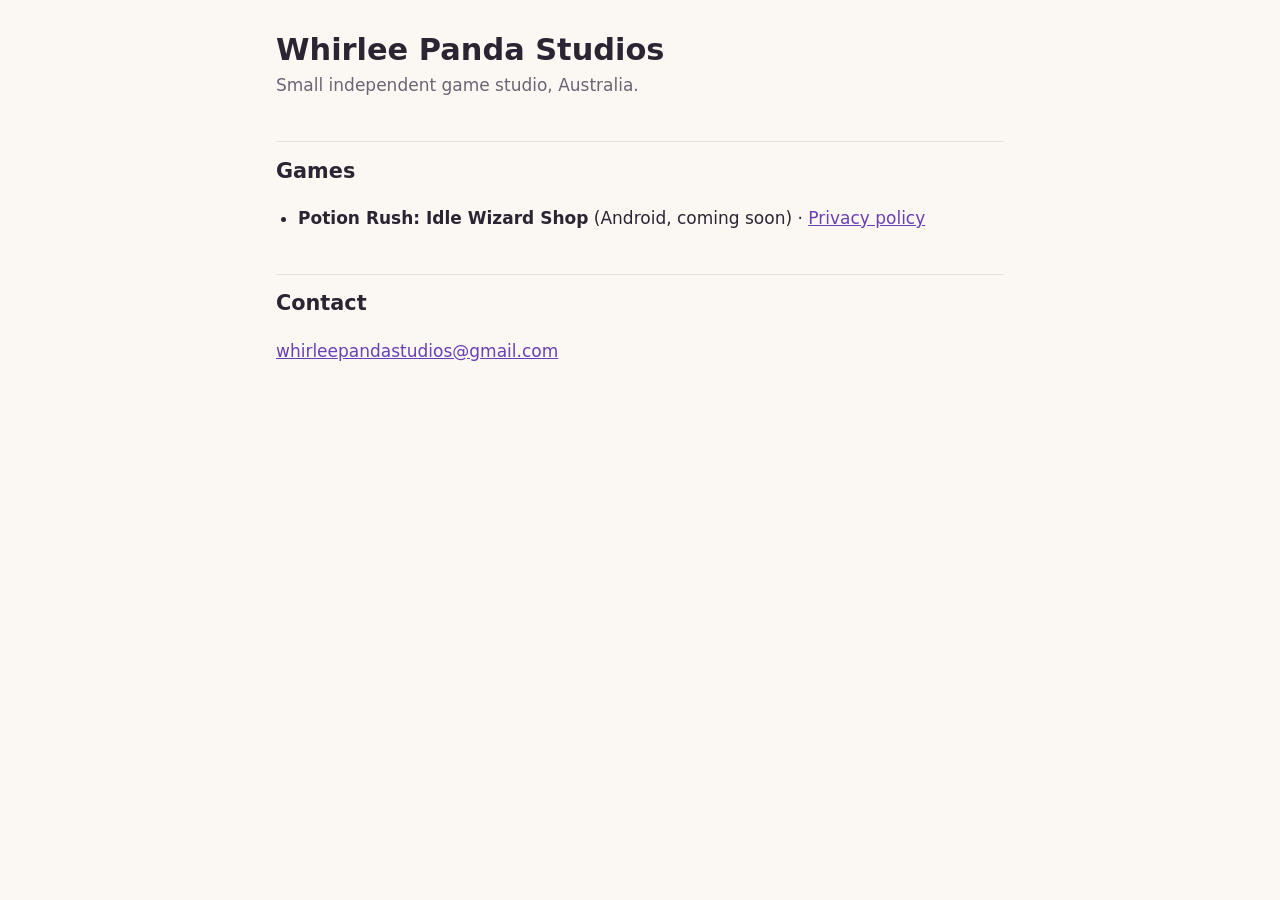
==== index.html @ 28b784ca "Studio site and Potion Rush privacy policy" ====
<!doctype html>
<html lang="en">
<head>
<meta charset="utf-8">
<meta name="viewport" content="width=device-width, initial-scale=1">
<title>Whirlee Panda Studios</title>
<link rel="stylesheet" href="/style.css">
</head>
<body>
<main>
<h1>Whirlee Panda Studios</h1>
<p class="meta">Small independent game studio, Australia.</p>
<h2>Games</h2>
<ul>
<li><strong>Potion Rush: Idle Wizard Shop</strong> (Android, coming soon) · <a href="/potion-rush/privacy/">Privacy policy</a></li>
</ul>
<h2>Contact</h2>
<p><a href="mailto:whirleepandastudios@gmail.com">whirleepandastudios@gmail.com</a></p>
</main>
</body>
</html>
---- style.css ----
:root { --bg: #fbf8f3; --fg: #2b2433; --muted: #6b6475; --accent: #6a3fb5; --line: #e6dfd3; }
@media (prefers-color-scheme: dark) { :root { --bg: #1d1a22; --fg: #ece8f2; --muted: #a9a2b5; --accent: #b99cf0; --line: #3a3443; } }
* { box-sizing: border-box; }
body { margin: 0; background: var(--bg); color: var(--fg); font: 17px/1.6 system-ui, -apple-system, "Segoe UI", Roboto, sans-serif; }
main { max-width: 760px; margin: 0 auto; padding: 32px 16px 64px; }
h1 { font-size: 1.9rem; line-height: 1.2; margin: 0 0 4px; }
h2 { font-size: 1.3rem; margin: 2em 0 .4em; padding-top: .6em; border-top: 1px solid var(--line); }
h3 { font-size: 1.05rem; margin: 1.4em 0 .3em; }
a { color: var(--accent); overflow-wrap: anywhere; }
.meta { color: var(--muted); margin: 0 0 1.5em; }
ul { padding-left: 1.3em; }
li { margin: .25em 0; }
footer { margin-top: 3em; color: var(--muted); font-size: .9rem; }
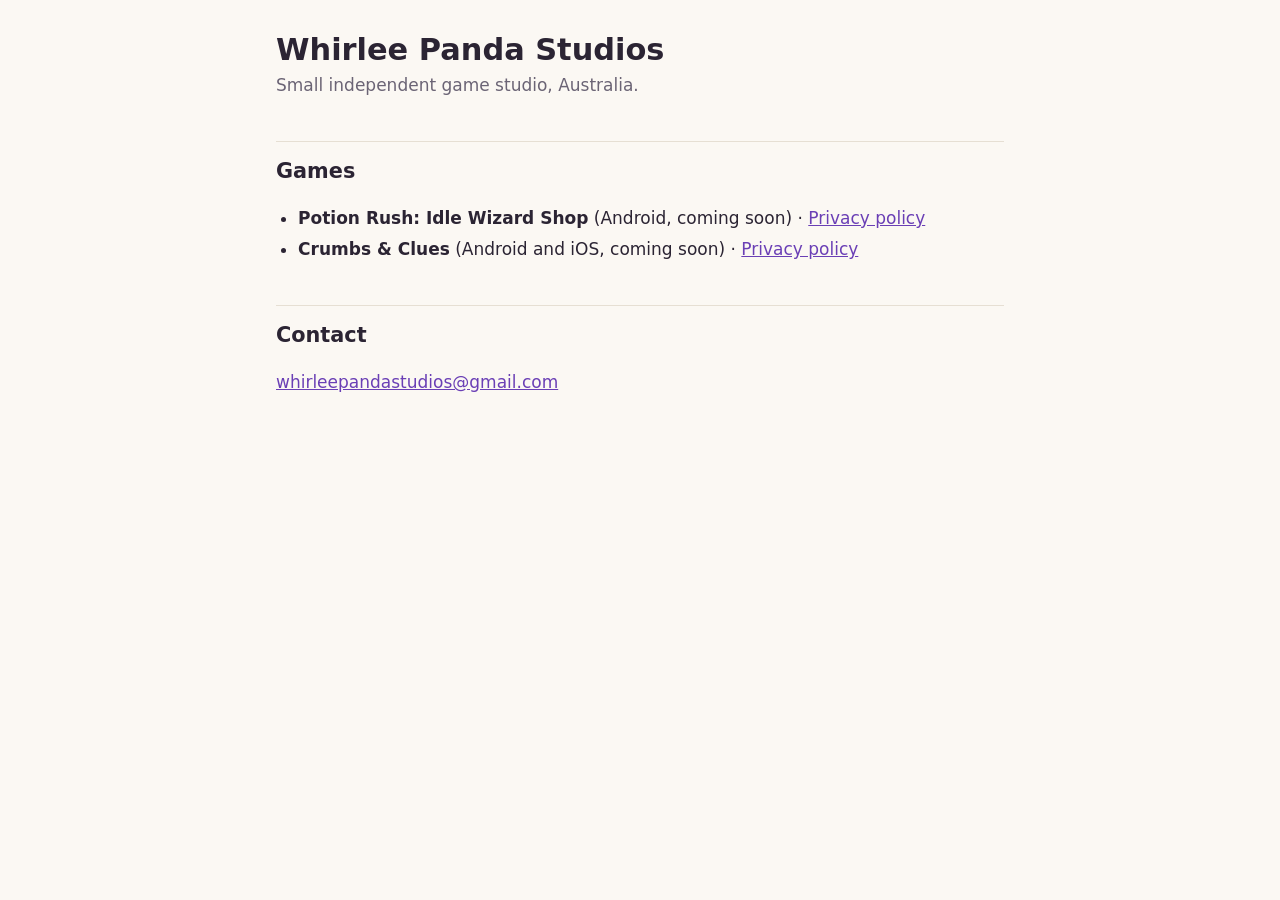
==== commit e4dc478c: "Crumbs & Clues privacy policy and games list entry" ====
--- a/index.html
+++ b/index.html
@@ -13,6 +13,7 @@
 <h2>Games</h2>
 <ul>
 <li><strong>Potion Rush: Idle Wizard Shop</strong> (Android, coming soon) · <a href="/potion-rush/privacy/">Privacy policy</a></li>
+<li><strong>Crumbs &amp; Clues</strong> (Android and iOS, coming soon) · <a href="/crumbs-and-clues/privacy/">Privacy policy</a></li>
 </ul>
 <h2>Contact</h2>
 <p><a href="mailto:whirleepandastudios@gmail.com">whirleepandastudios@gmail.com</a></p>
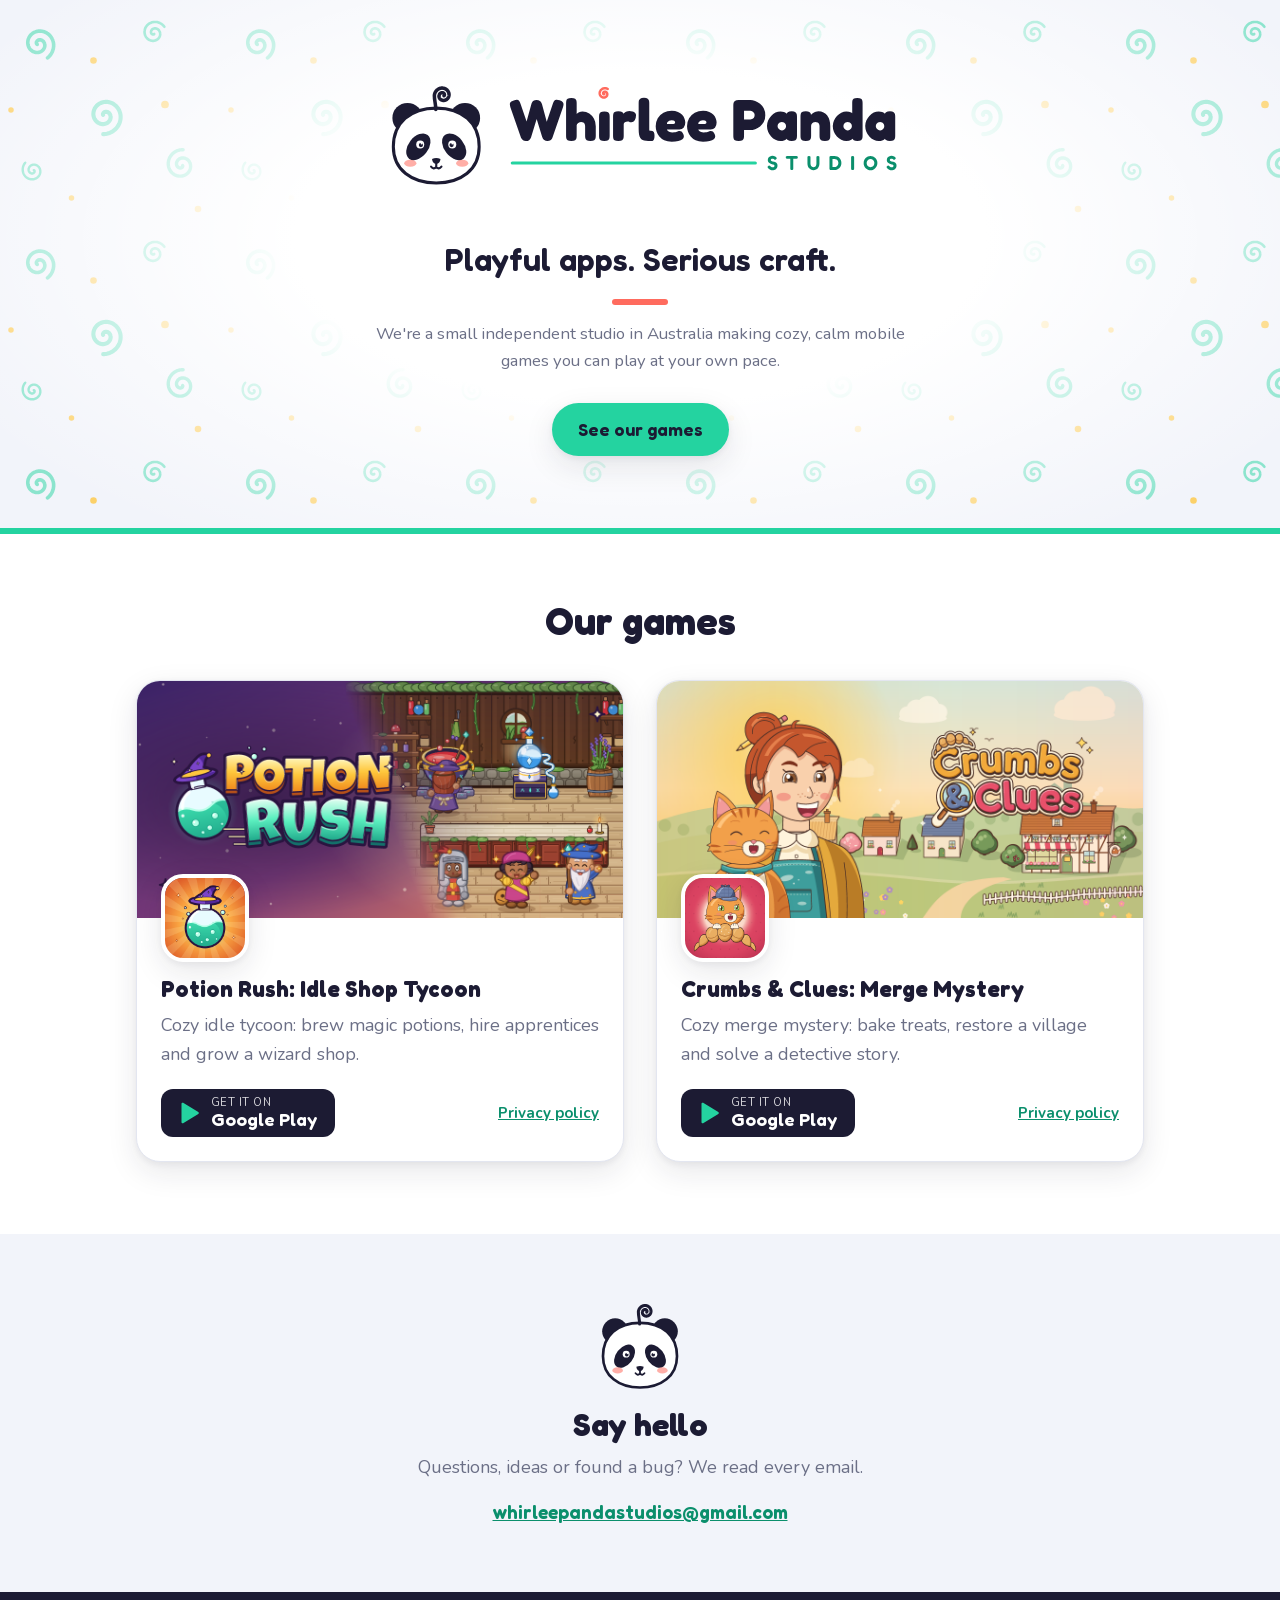
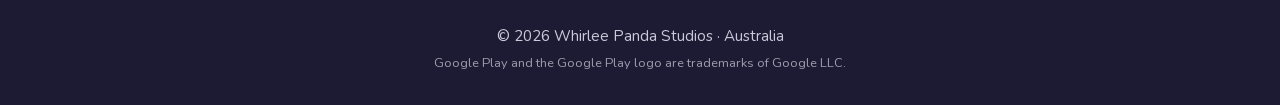
==== commit 595bd83f: "Home page: new design from the brand kit, with Google Play links for Potion Rush and Crumbs & Clues" ====
--- a/index.html
+++ b/index.html
@@ -4,19 +4,87 @@
 <meta charset="utf-8">
 <meta name="viewport" content="width=device-width, initial-scale=1">
 <title>Whirlee Panda Studios</title>
-<link rel="stylesheet" href="/style.css">
+<meta name="description" content="Whirlee Panda Studios is a small independent game studio in Australia, making cozy mobile games: Potion Rush and Crumbs & Clues.">
+<meta name="theme-color" content="#24D3A0">
+<link rel="icon" href="/assets/favicon.ico" sizes="any">
+<link rel="icon" href="/assets/favicon.svg" type="image/svg+xml">
+<link rel="apple-touch-icon" href="/assets/apple-touch-icon-180.png">
+<meta property="og:type" content="website">
+<meta property="og:title" content="Whirlee Panda Studios">
+<meta property="og:description" content="Playful apps. Serious craft. Cozy mobile games from a small studio in Australia.">
+<meta property="og:url" content="https://whirleepandastudios.github.io/">
+<meta property="og:image" content="https://whirleepandastudios.github.io/assets/og-image.png">
+<meta name="twitter:card" content="summary_large_image">
+<link rel="stylesheet" href="/home.css">
 </head>
 <body>
+<header class="hero">
+  <div class="wrap">
+    <picture>
+      <source srcset="/assets/logo-reversed.svg" media="(prefers-color-scheme: dark)">
+      <img class="logo" src="/assets/logo.svg" alt="Whirlee Panda Studios" width="956" height="270">
+    </picture>
+    <p class="tagline">Playful apps. Serious craft.</p>
+    <p class="intro">We're a small independent studio in Australia making cozy, calm mobile games you can play at your own pace.</p>
+    <a class="scroll-link" href="#games">See our games</a>
+  </div>
+</header>
+
 <main>
-<h1>Whirlee Panda Studios</h1>
-<p class="meta">Small independent game studio, Australia.</p>
-<h2>Games</h2>
-<ul>
-<li><strong>Potion Rush: Idle Wizard Shop</strong> (Android, coming soon) · <a href="/potion-rush/privacy/">Privacy policy</a></li>
-<li><strong>Crumbs &amp; Clues</strong> (Android and iOS, coming soon) · <a href="/crumbs-and-clues/privacy/">Privacy policy</a></li>
-</ul>
-<h2>Contact</h2>
-<p><a href="mailto:whirleepandastudios@gmail.com">whirleepandastudios@gmail.com</a></p>
+  <section id="games" class="wrap">
+    <h2>Our games</h2>
+    <div class="games">
+
+      <article class="game game--potion">
+        <img class="feature" src="/assets/games/potion-rush-feature.png" alt="Potion Rush: a bubbling cauldron, a glowing potion and the wizard shop's cheerful customers" width="1024" height="500" loading="lazy">
+        <div class="game-body">
+          <img class="icon" src="/assets/games/potion-rush-icon.png" alt="" width="512" height="512" loading="lazy">
+          <h3>Potion Rush: Idle Shop Tycoon</h3>
+          <p>Cozy idle tycoon: brew magic potions, hire apprentices and grow a wizard shop.</p>
+          <div class="actions">
+            <a class="play-btn" href="https://play.google.com/store/apps/details?id=com.whirleepandastudios.potionrush&amp;utm_source=studio_site&amp;utm_medium=website&amp;utm_campaign=home">
+              <svg viewBox="0 0 24 24" aria-hidden="true"><path d="M6 3.5v17a1 1 0 0 0 1.5.86l14-8.5a1 1 0 0 0 0-1.72l-14-8.5A1 1 0 0 0 6 3.5Z"/></svg>
+              <span><small>Get it on</small>Google Play</span>
+            </a>
+            <a class="small-link" href="/potion-rush/privacy/">Privacy policy</a>
+          </div>
+        </div>
+      </article>
+
+      <article class="game game--crumbs">
+        <img class="feature" src="/assets/games/crumbs-clues-feature.png" alt="Crumbs &amp; Clues: Poppy and Biscuit the cat in front of the village of Hollyhock Hollow" width="1024" height="500" loading="lazy">
+        <div class="game-body">
+          <img class="icon" src="/assets/games/crumbs-clues-icon.png" alt="" width="512" height="512" loading="lazy">
+          <h3>Crumbs &amp; Clues: Merge Mystery</h3>
+          <p>Cozy merge mystery: bake treats, restore a village and solve a detective story.</p>
+          <div class="actions">
+            <a class="play-btn" href="https://play.google.com/store/apps/details?id=com.whirleepandastudios.crumbsclues&amp;utm_source=studio_site&amp;utm_medium=website&amp;utm_campaign=home">
+              <svg viewBox="0 0 24 24" aria-hidden="true"><path d="M6 3.5v17a1 1 0 0 0 1.5.86l14-8.5a1 1 0 0 0 0-1.72l-14-8.5A1 1 0 0 0 6 3.5Z"/></svg>
+              <span><small>Get it on</small>Google Play</span>
+            </a>
+            <a class="small-link" href="/crumbs-and-clues/privacy/">Privacy policy</a>
+          </div>
+        </div>
+      </article>
+
+    </div>
+  </section>
+
+  <section class="contact">
+    <div class="wrap">
+      <img class="mark" src="/assets/mark.svg" alt="" width="120" height="120" loading="lazy">
+      <h2>Say hello</h2>
+      <p>Questions, ideas or found a bug? We read every email.</p>
+      <a class="mail" href="mailto:whirleepandastudios@gmail.com">whirleepandastudios@gmail.com</a>
+    </div>
+  </section>
 </main>
+
+<footer>
+  <div class="wrap">
+    <p>&copy; 2026 Whirlee Panda Studios &middot; Australia</p>
+    <p class="fine">Google Play and the Google Play logo are trademarks of Google LLC.</p>
+  </div>
+</footer>
 </body>
 </html>
--- a/home.css
+++ b/home.css
@@ -0,0 +1,121 @@
+/* Whirlee Panda Studios home page. Colours and fonts from the brand kit (C:\dev\whirleepanda-brand). */
+@font-face { font-family: "Fredoka"; font-weight: 600; font-display: swap; src: url("/assets/fonts/Fredoka-600.ttf") format("truetype"); }
+@font-face { font-family: "Fredoka"; font-weight: 700; font-display: swap; src: url("/assets/fonts/Fredoka-700.ttf") format("truetype"); }
+@font-face { font-family: "Nunito"; font-weight: 400; font-display: swap; src: url("/assets/fonts/Nunito-400.ttf") format("truetype"); }
+@font-face { font-family: "Nunito"; font-weight: 700; font-display: swap; src: url("/assets/fonts/Nunito-700.ttf") format("truetype"); }
+
+:root {
+  --mint: #24D3A0;
+  --ink: #1C1B33;
+  --white: #FFFFFF;
+  --deep: #0B8F6C;
+  --coral: #FF6B5E;
+  --sun: #FFC845;
+  --mist: #F2F4FA;
+  --slate: #6B6F86;
+
+  --bg: var(--white);
+  --surface: var(--white);
+  --text: var(--ink);
+  --muted: var(--slate);
+  --link: var(--deep);
+  --line: #E3E6F0;
+  --hero-pattern: url("/assets/swirl-mist.svg");
+  --shadow: 0 10px 30px rgba(28, 27, 51, .10), 0 2px 6px rgba(28, 27, 51, .06);
+  --radius: 16px;
+  --display: "Fredoka", system-ui, -apple-system, "Segoe UI", Roboto, sans-serif;
+  --body: "Nunito", system-ui, -apple-system, "Segoe UI", Roboto, sans-serif;
+}
+@media (prefers-color-scheme: dark) {
+  :root {
+    --bg: #15142A;
+    --surface: #222140;
+    --text: #F2F4FA;
+    --muted: #B4B7CB;
+    --link: var(--mint);
+    --line: #34335A;
+    --hero-pattern: url("/assets/swirl-ink.svg");
+    --shadow: 0 10px 30px rgba(0, 0, 0, .35);
+  }
+}
+
+* { box-sizing: border-box; }
+html { scroll-behavior: smooth; }
+body { margin: 0; background: var(--bg); color: var(--text); font: 400 18px/1.6 var(--body); -webkit-font-smoothing: antialiased; }
+img { max-width: 100%; height: auto; display: block; }
+a { color: var(--link); }
+.wrap { max-width: 1040px; margin: 0 auto; padding: 0 16px; }
+h2, h3 { font-family: var(--display); font-weight: 700; line-height: 1.2; margin: 0; }
+
+/* Hero */
+.hero {
+  background:
+    radial-gradient(ellipse 60% 70% at 50% 45%, var(--bg) 45%, transparent 100%),
+    var(--hero-pattern) 0 0 / 220px repeat;
+  text-align: center;
+  padding: 56px 0 72px;
+  position: relative;
+  border-bottom: 6px solid var(--mint);
+}
+.hero .logo { width: min(560px, 100%); margin: 0 auto; }
+.tagline { font-family: var(--display); font-weight: 600; font-size: clamp(1.4rem, 4vw, 2rem); margin: 20px 0 8px; }
+.tagline::after { content: ""; display: block; width: 56px; height: 6px; border-radius: 3px; background: var(--coral); margin: 14px auto 0; }
+.intro { max-width: 34em; margin: 16px auto 28px; color: var(--muted); font-size: 1.05rem; }
+.scroll-link {
+  display: inline-block; font-family: var(--display); font-weight: 600; text-decoration: none;
+  color: var(--ink); background: var(--mint); padding: 12px 26px; border-radius: 999px; box-shadow: var(--shadow);
+  transition: transform .15s ease;
+}
+.scroll-link:hover { transform: translateY(-2px); }
+
+/* Games */
+#games { padding: 64px 16px 72px; }
+#games > h2 { font-size: clamp(1.8rem, 5vw, 2.4rem); text-align: center; margin-bottom: 36px; }
+.games { display: grid; gap: 32px; grid-template-columns: repeat(auto-fit, minmax(300px, 1fr)); }
+.game {
+  background: var(--surface); border-radius: 24px; overflow: hidden; box-shadow: var(--shadow);
+  border: 1px solid var(--line); display: flex; flex-direction: column;
+  transition: transform .2s ease, box-shadow .2s ease;
+}
+.game:hover { transform: translateY(-4px); }
+.feature { width: 100%; aspect-ratio: 1024 / 500; object-fit: cover; }
+.game-body { padding: 0 24px 24px; position: relative; display: flex; flex-direction: column; flex: 1; }
+.icon {
+  width: 88px; height: 88px; border-radius: 22px; margin-top: -44px; margin-bottom: 14px;
+  border: 4px solid var(--surface); box-shadow: var(--shadow); background: var(--surface);
+}
+.game h3 { font-size: 1.4rem; }
+.game p { color: var(--muted); margin: 8px 0 20px; }
+.actions { margin-top: auto; display: flex; align-items: center; justify-content: space-between; gap: 12px; flex-wrap: wrap; }
+.play-btn {
+  display: inline-flex; align-items: center; gap: 10px; text-decoration: none;
+  background: var(--ink); color: var(--white); padding: 8px 18px 8px 14px; border-radius: 12px;
+  font-family: var(--display); font-weight: 600; font-size: 1.15rem; line-height: 1.1;
+  transition: background .15s ease, transform .15s ease;
+}
+.play-btn svg { width: 26px; height: 26px; fill: var(--mint); flex: none; }
+.play-btn small { display: block; font-family: var(--body); font-weight: 400; font-size: .7rem; letter-spacing: .04em; text-transform: uppercase; opacity: .85; }
+.play-btn:hover { transform: translateY(-2px); }
+@media (prefers-color-scheme: dark) { .play-btn { background: var(--mint); color: var(--ink); } .play-btn svg { fill: var(--ink); } }
+.small-link { font-size: .95rem; font-weight: 700; }
+
+/* Contact */
+.contact { background: var(--mist); text-align: center; padding: 64px 0; }
+@media (prefers-color-scheme: dark) { .contact { background: var(--surface); } }
+.contact .mark { width: 96px; margin: 0 auto 12px; }
+.contact h2 { font-size: 2rem; }
+.contact p { color: var(--muted); margin: 8px 0 16px; }
+.mail { font-family: var(--display); font-weight: 600; font-size: 1.2rem; overflow-wrap: anywhere; }
+
+/* Footer */
+footer { background: var(--ink); color: #C9CBDA; text-align: center; padding: 28px 0; font-size: .95rem; }
+footer p { margin: 4px 0; }
+footer .fine { font-size: .8rem; opacity: .75; }
+
+@media (max-width: 480px) {
+  body { font-size: 17px; }
+  .hero { padding: 40px 0 56px; }
+  .game-body { padding: 0 18px 20px; }
+  .actions { flex-direction: column; align-items: flex-start; }
+}
+@media (prefers-reduced-motion: reduce) { * { transition: none !important; scroll-behavior: auto !important; } }
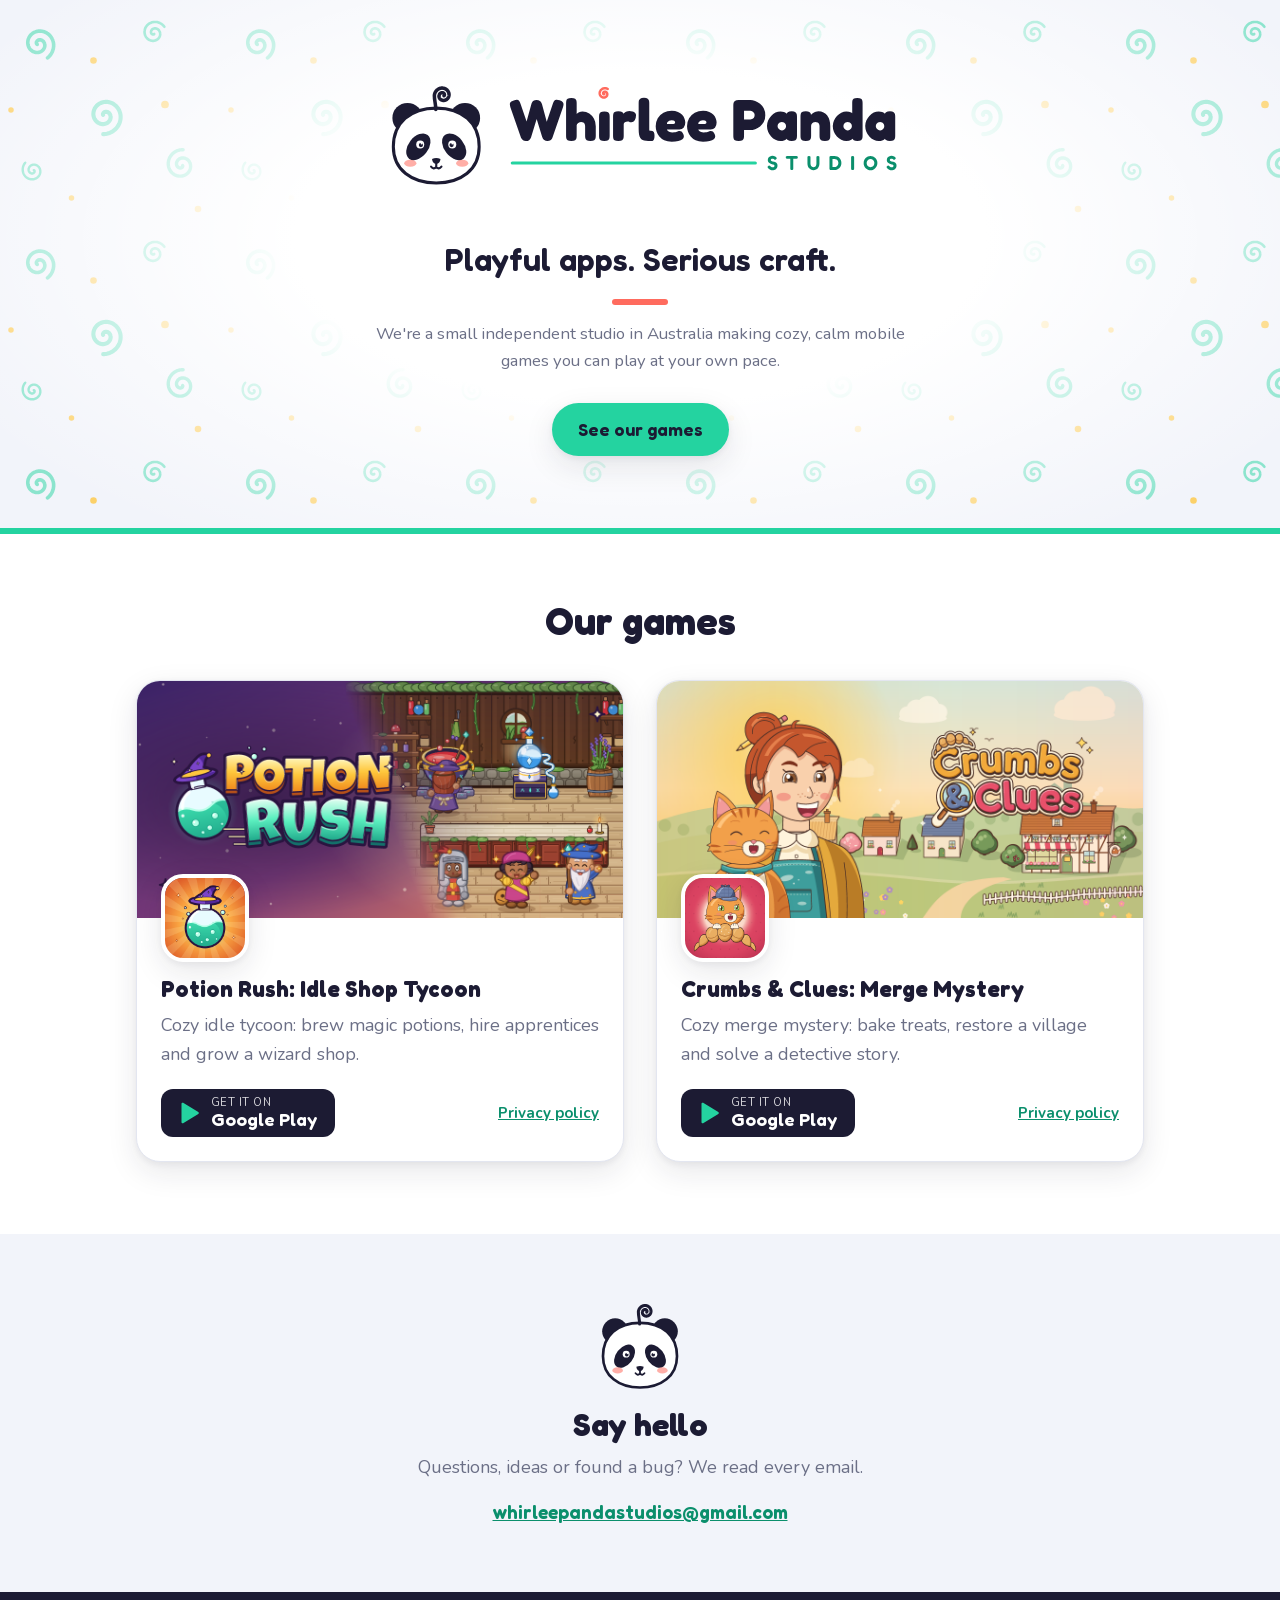
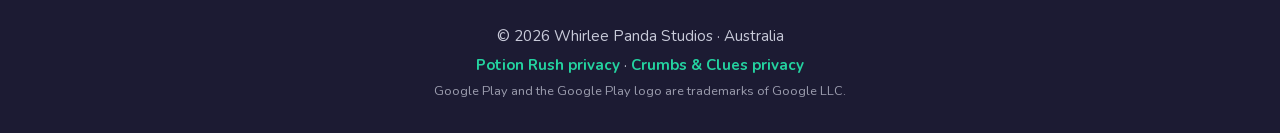
==== commit 3c9d0621: "Home page: privacy policy links in the footer" ====
--- a/index.html
+++ b/index.html
@@ -83,6 +83,7 @@
 <footer>
   <div class="wrap">
     <p>&copy; 2026 Whirlee Panda Studios &middot; Australia</p>
+    <p class="legal"><a href="/potion-rush/privacy/">Potion Rush privacy</a> &middot; <a href="/crumbs-and-clues/privacy/">Crumbs &amp; Clues privacy</a></p>
     <p class="fine">Google Play and the Google Play logo are trademarks of Google LLC.</p>
   </div>
 </footer>
--- a/home.css
+++ b/home.css
@@ -110,6 +110,8 @@
 /* Footer */
 footer { background: var(--ink); color: #C9CBDA; text-align: center; padding: 28px 0; font-size: .95rem; }
 footer p { margin: 4px 0; }
+footer .legal a { color: var(--mint); font-weight: 700; text-decoration: none; }
+footer .legal a:hover { text-decoration: underline; }
 footer .fine { font-size: .8rem; opacity: .75; }
 
 @media (max-width: 480px) {
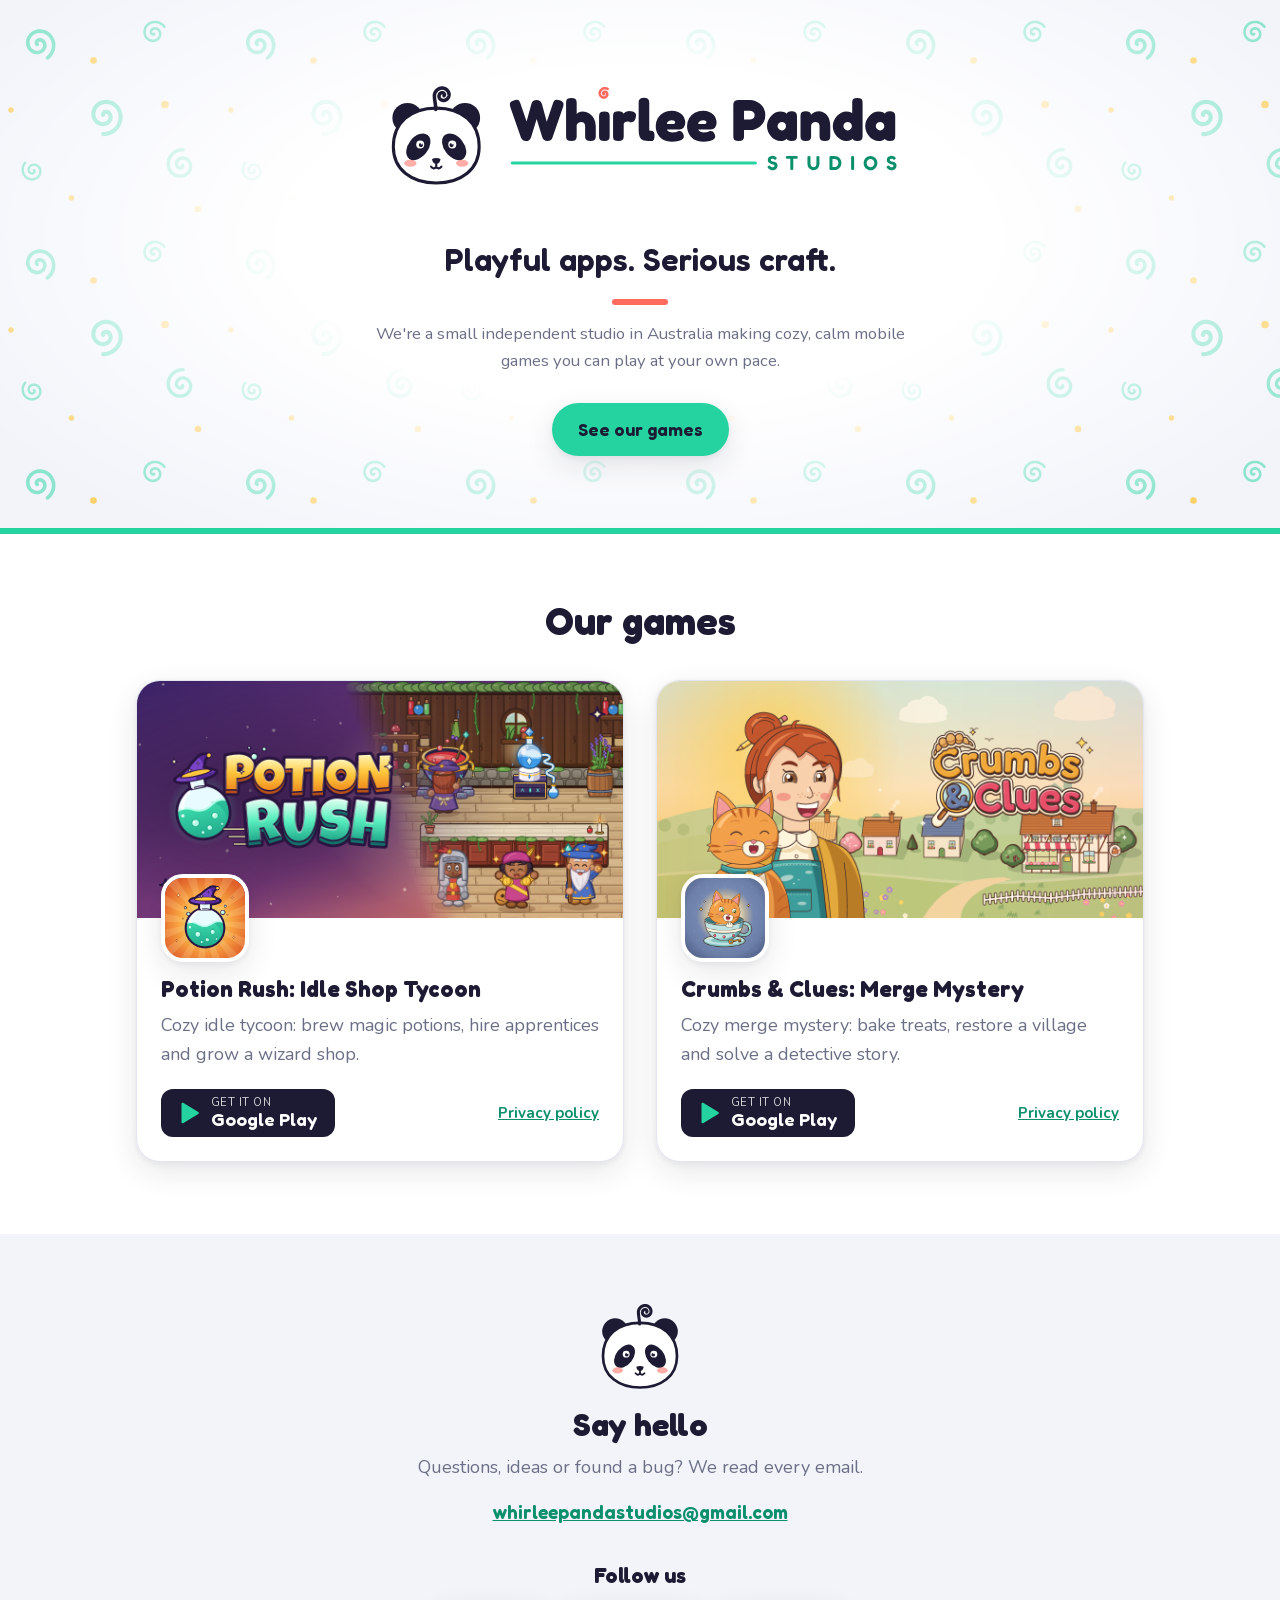
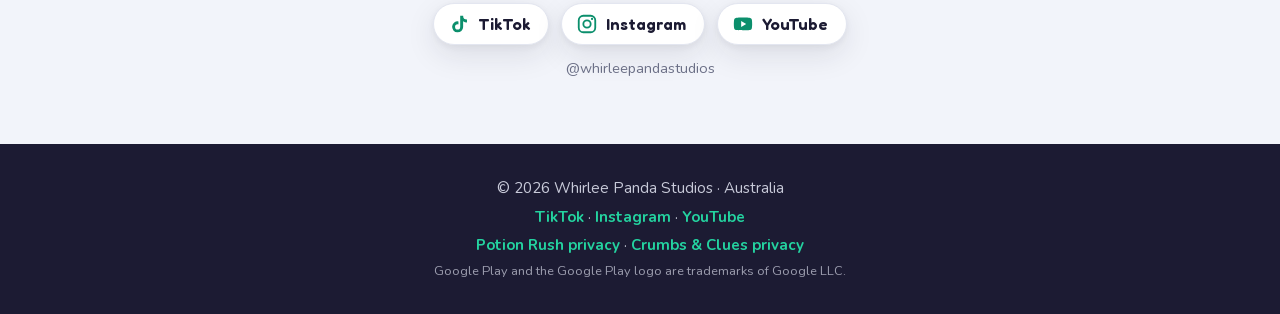
==== commit 699faba7: "Home page: Follow us links for TikTok, Instagram and YouTube (@whirleepandastudios) Co-Authored-By: " ====
--- a/index.html
+++ b/index.html
@@ -76,6 +76,19 @@
       <h2>Say hello</h2>
       <p>Questions, ideas or found a bug? We read every email.</p>
       <a class="mail" href="mailto:whirleepandastudios@gmail.com">whirleepandastudios@gmail.com</a>
+      <h3 class="follow-title">Follow us</h3>
+      <ul class="social">
+        <li><a href="https://www.tiktok.com/@whirleepandastudios" target="_blank" rel="noopener">
+          <svg viewBox="0 0 24 24" aria-hidden="true"><path fill="currentColor" d="M16.5 3h-3.2v12.2a2.8 2.8 0 1 1-2.8-2.8c.3 0 .6 0 .9.1V9.2a6 6 0 1 0 5.1 6V9.1a7.3 7.3 0 0 0 4.2 1.3V7.2a4.2 4.2 0 0 1-4.2-4.2Z"/></svg>
+          <span>TikTok</span></a></li>
+        <li><a href="https://www.instagram.com/whirleepandastudios/" target="_blank" rel="noopener">
+          <svg viewBox="0 0 24 24" aria-hidden="true" fill="none" stroke="currentColor" stroke-width="2"><rect x="3" y="3" width="18" height="18" rx="5"/><circle cx="12" cy="12" r="4"/><circle cx="17.5" cy="6.5" r="1.2" fill="currentColor" stroke="none"/></svg>
+          <span>Instagram</span></a></li>
+        <li><a href="https://www.youtube.com/@whirleepandastudios" target="_blank" rel="noopener">
+          <svg viewBox="0 0 24 24" aria-hidden="true"><path fill="currentColor" fill-rule="evenodd" d="M21.6 7.2a2.5 2.5 0 0 0-1.8-1.8C18.2 5 12 5 12 5s-6.2 0-7.8.4a2.5 2.5 0 0 0-1.8 1.8C2 8.8 2 12 2 12s0 3.2.4 4.8a2.5 2.5 0 0 0 1.8 1.8c1.6.4 7.8.4 7.8.4s6.2 0 7.8-.4a2.5 2.5 0 0 0 1.8-1.8c.4-1.6.4-4.8.4-4.8s0-3.2-.4-4.8ZM10 15.2V8.8l5.5 3.2-5.5 3.2Z"/></svg>
+          <span>YouTube</span></a></li>
+      </ul>
+      <p class="handle">@whirleepandastudios</p>
     </div>
   </section>
 </main>
@@ -83,6 +96,7 @@
 <footer>
   <div class="wrap">
     <p>&copy; 2026 Whirlee Panda Studios &middot; Australia</p>
+    <p class="legal"><a href="https://www.tiktok.com/@whirleepandastudios" target="_blank" rel="noopener">TikTok</a> &middot; <a href="https://www.instagram.com/whirleepandastudios/" target="_blank" rel="noopener">Instagram</a> &middot; <a href="https://www.youtube.com/@whirleepandastudios" target="_blank" rel="noopener">YouTube</a></p>
     <p class="legal"><a href="/potion-rush/privacy/">Potion Rush privacy</a> &middot; <a href="/crumbs-and-clues/privacy/">Crumbs &amp; Clues privacy</a></p>
     <p class="fine">Google Play and the Google Play logo are trademarks of Google LLC.</p>
   </div>
--- a/home.css
+++ b/home.css
@@ -106,6 +106,18 @@
 .contact h2 { font-size: 2rem; }
 .contact p { color: var(--muted); margin: 8px 0 16px; }
 .mail { font-family: var(--display); font-weight: 600; font-size: 1.2rem; overflow-wrap: anywhere; }
+.follow-title { font-size: 1.3rem; margin-top: 36px; }
+.social { list-style: none; padding: 0; margin: 14px 0 0; display: flex; justify-content: center; flex-wrap: wrap; gap: 12px; }
+.social a {
+  display: inline-flex; align-items: center; gap: 8px; text-decoration: none;
+  background: var(--bg); color: var(--text); border: 1px solid var(--line); border-radius: 999px;
+  padding: 9px 18px 9px 14px; font-family: var(--display); font-weight: 600; font-size: 1rem; line-height: 1;
+  box-shadow: var(--shadow); transition: transform .15s ease, border-color .15s ease;
+}
+.social a:hover { transform: translateY(-2px); border-color: var(--mint); }
+.social svg { width: 22px; height: 22px; flex: none; color: var(--deep); }
+@media (prefers-color-scheme: dark) { .social svg { color: var(--mint); } }
+.contact .handle { font-size: .9rem; margin: 12px 0 0; }
 
 /* Footer */
 footer { background: var(--ink); color: #C9CBDA; text-align: center; padding: 28px 0; font-size: .95rem; }
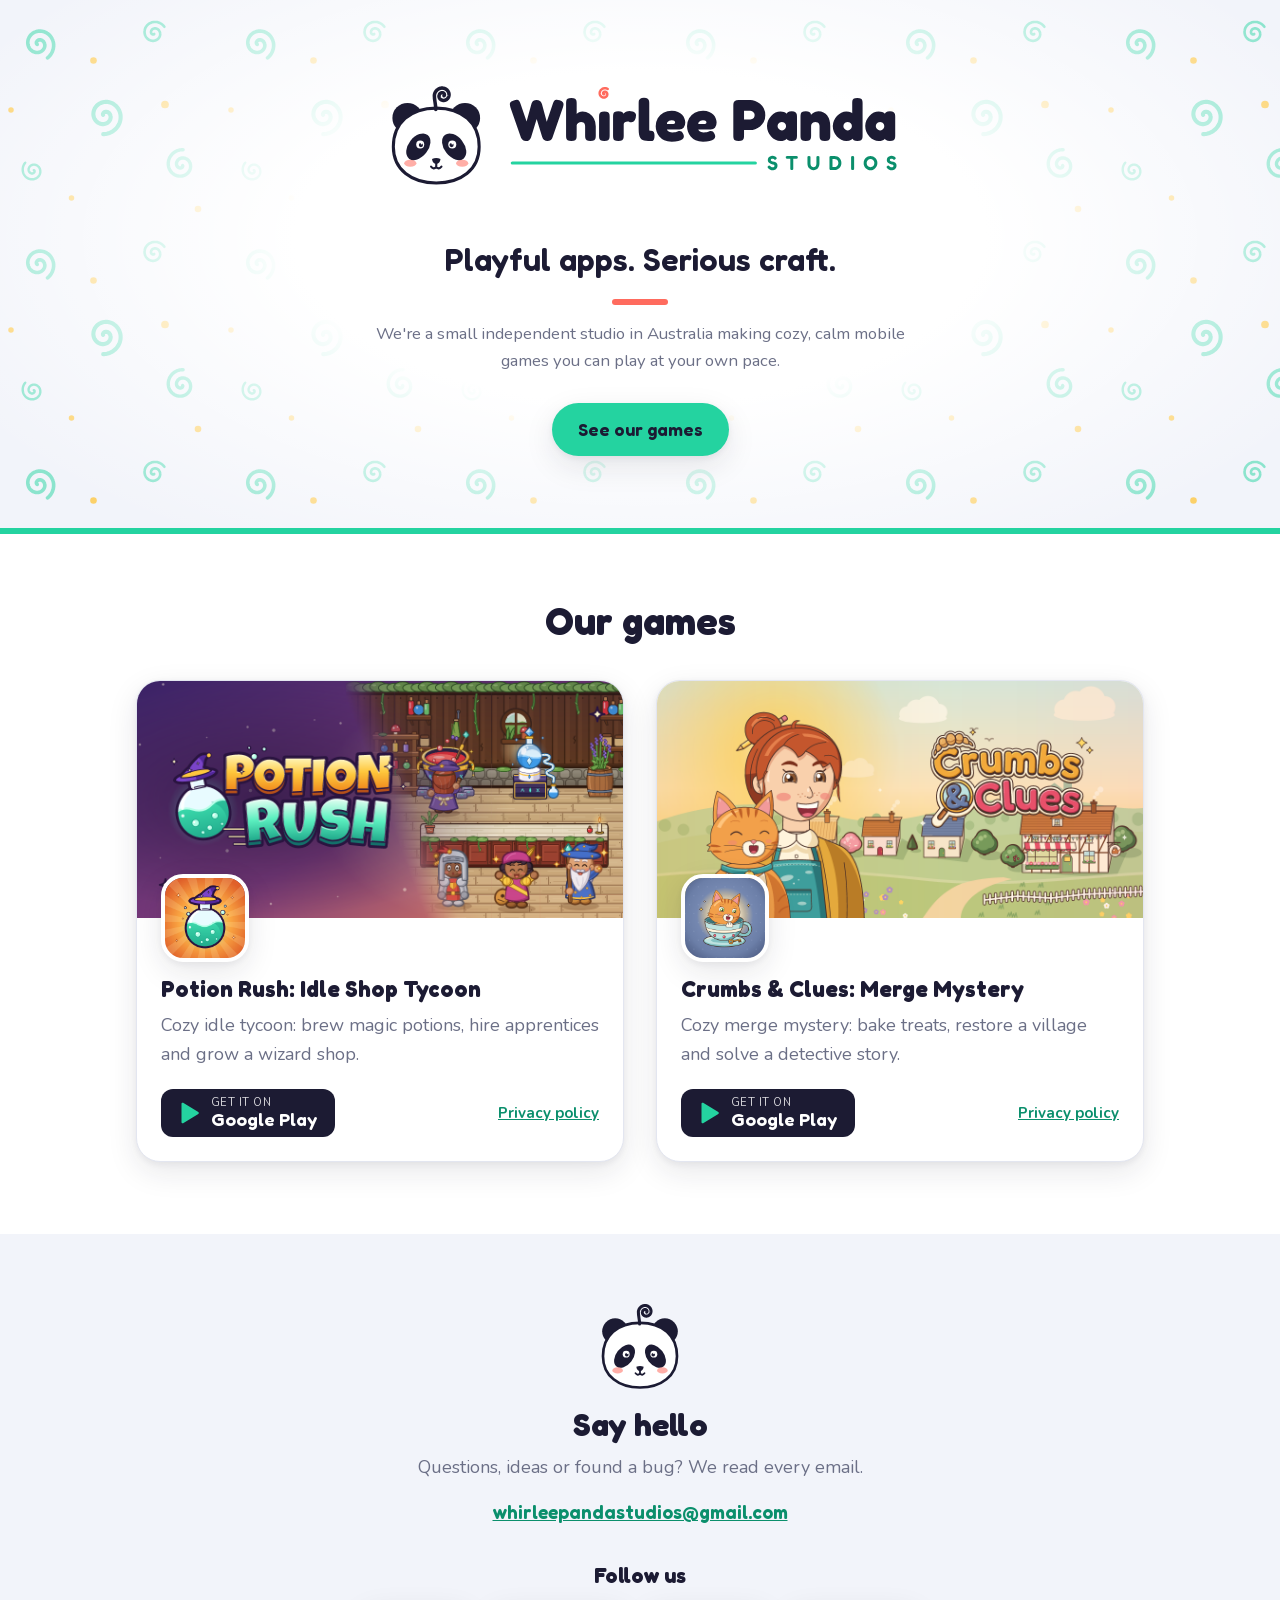
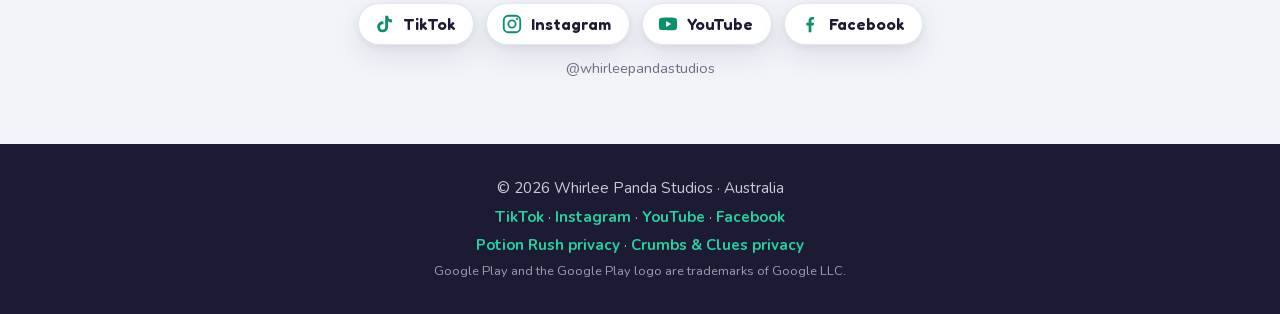
==== commit 95478939: "Add Facebook to Follow us and the footer" ====
--- a/index.html
+++ b/index.html
@@ -87,6 +87,9 @@
         <li><a href="https://www.youtube.com/@whirleepandastudios" target="_blank" rel="noopener">
           <svg viewBox="0 0 24 24" aria-hidden="true"><path fill="currentColor" fill-rule="evenodd" d="M21.6 7.2a2.5 2.5 0 0 0-1.8-1.8C18.2 5 12 5 12 5s-6.2 0-7.8.4a2.5 2.5 0 0 0-1.8 1.8C2 8.8 2 12 2 12s0 3.2.4 4.8a2.5 2.5 0 0 0 1.8 1.8c1.6.4 7.8.4 7.8.4s6.2 0 7.8-.4a2.5 2.5 0 0 0 1.8-1.8c.4-1.6.4-4.8.4-4.8s0-3.2-.4-4.8ZM10 15.2V8.8l5.5 3.2-5.5 3.2Z"/></svg>
           <span>YouTube</span></a></li>
+        <li><a href="https://www.facebook.com/profile.php?id=61596662585976" target="_blank" rel="noopener">
+          <svg viewBox="0 0 24 24" aria-hidden="true"><path fill="currentColor" d="M13.5 21v-7.5H16l.4-3h-2.9V8.6c0-.9.3-1.5 1.5-1.5h1.5V4.4c-.3 0-1.2-.1-2.2-.1-2.2 0-3.8 1.3-3.8 3.8v2.4H8v3h2.5V21h3Z"/></svg>
+          <span>Facebook</span></a></li>
       </ul>
       <p class="handle">@whirleepandastudios</p>
     </div>
@@ -96,7 +99,7 @@
 <footer>
   <div class="wrap">
     <p>&copy; 2026 Whirlee Panda Studios &middot; Australia</p>
-    <p class="legal"><a href="https://www.tiktok.com/@whirleepandastudios" target="_blank" rel="noopener">TikTok</a> &middot; <a href="https://www.instagram.com/whirleepandastudios/" target="_blank" rel="noopener">Instagram</a> &middot; <a href="https://www.youtube.com/@whirleepandastudios" target="_blank" rel="noopener">YouTube</a></p>
+    <p class="legal"><a href="https://www.tiktok.com/@whirleepandastudios" target="_blank" rel="noopener">TikTok</a> &middot; <a href="https://www.instagram.com/whirleepandastudios/" target="_blank" rel="noopener">Instagram</a> &middot; <a href="https://www.youtube.com/@whirleepandastudios" target="_blank" rel="noopener">YouTube</a> &middot; <a href="https://www.facebook.com/profile.php?id=61596662585976" target="_blank" rel="noopener">Facebook</a></p>
     <p class="legal"><a href="/potion-rush/privacy/">Potion Rush privacy</a> &middot; <a href="/crumbs-and-clues/privacy/">Crumbs &amp; Clues privacy</a></p>
     <p class="fine">Google Play and the Google Play logo are trademarks of Google LLC.</p>
   </div>
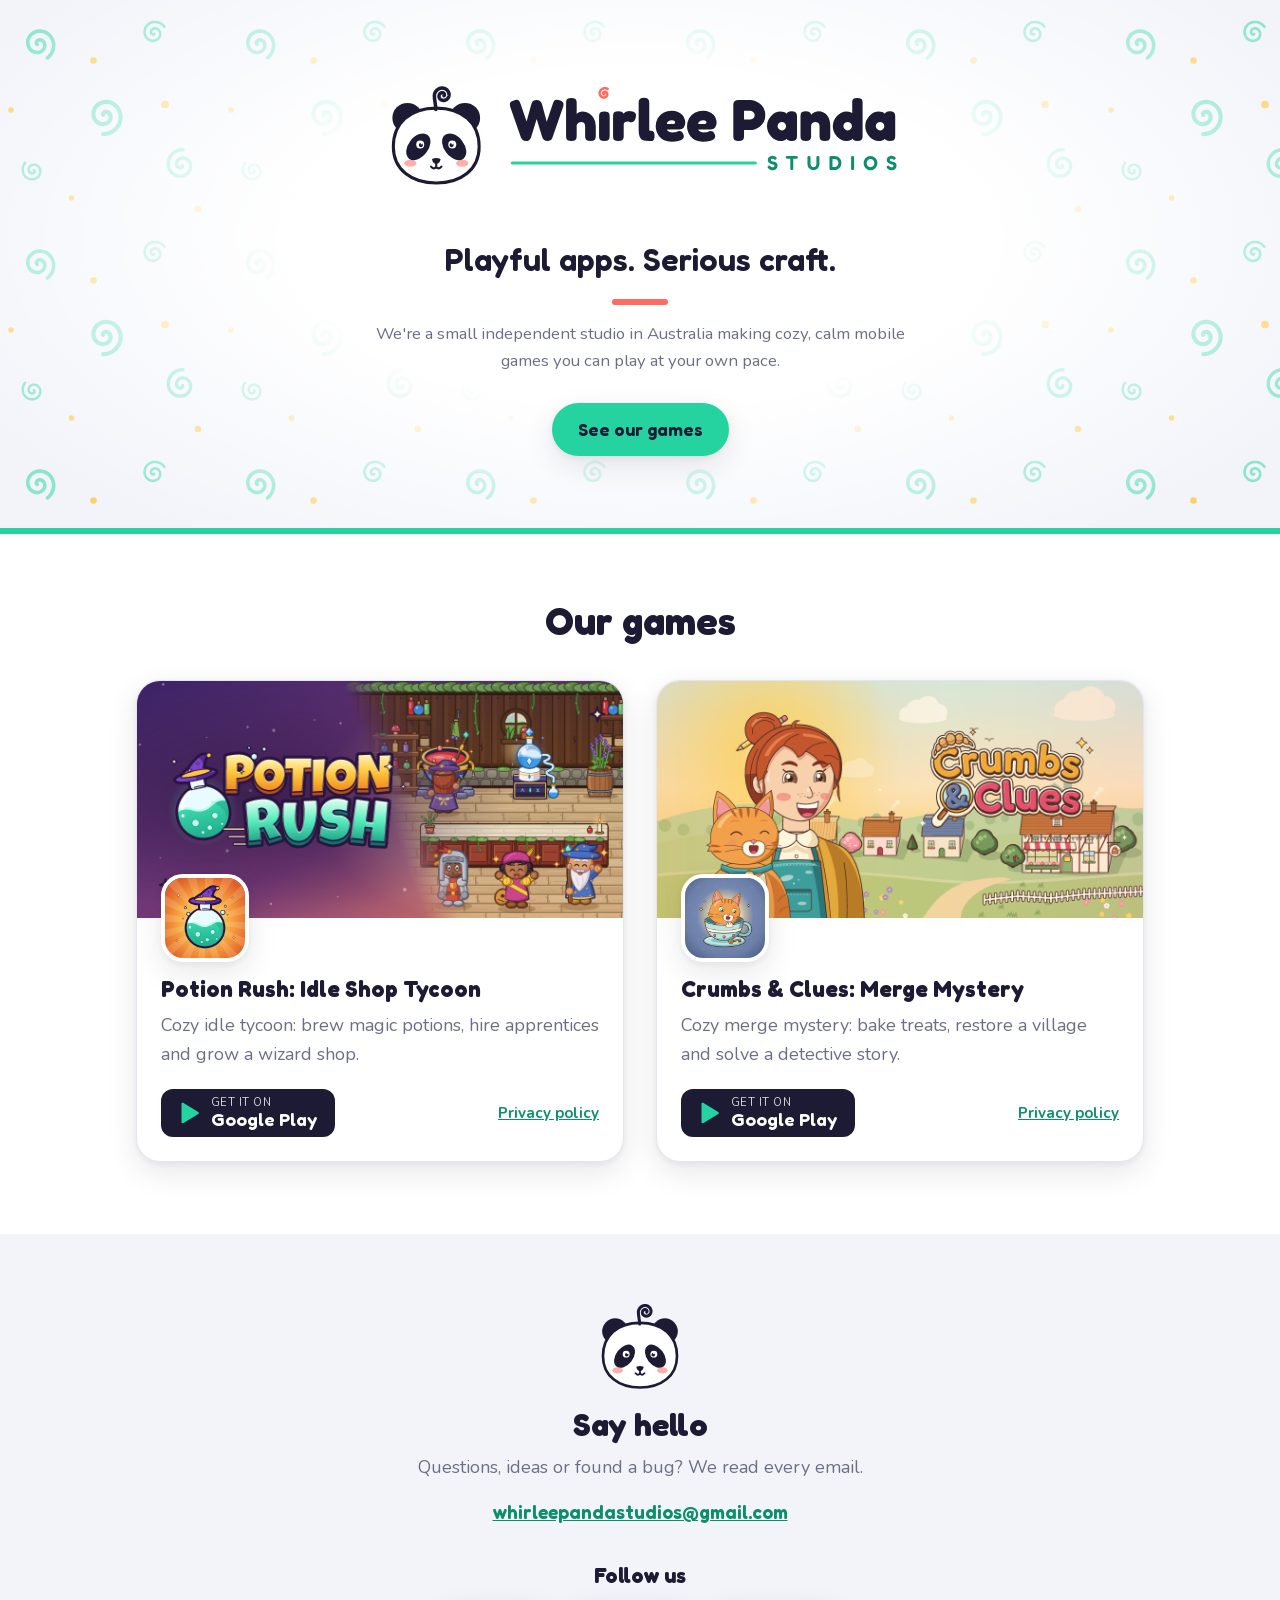
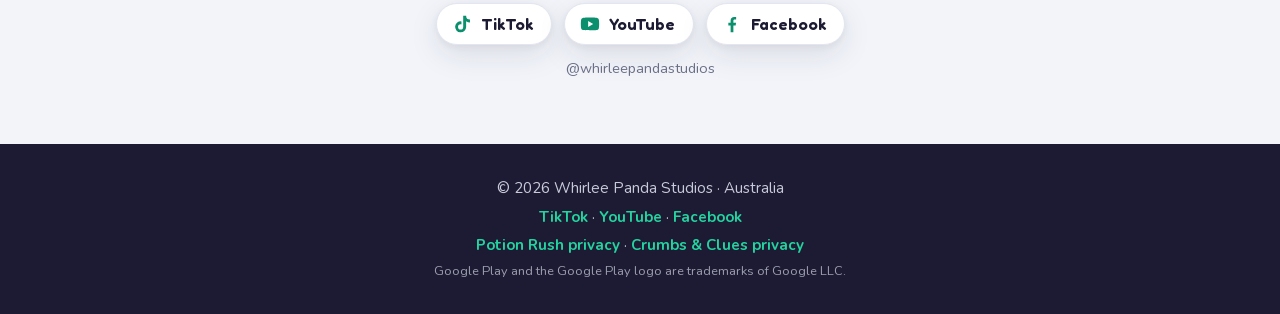
==== commit 500f8838: "Remove Instagram links (account disabled)" ====
--- a/index.html
+++ b/index.html
@@ -81,13 +81,10 @@
         <li><a href="https://www.tiktok.com/@whirleepandastudios" target="_blank" rel="noopener">
           <svg viewBox="0 0 24 24" aria-hidden="true"><path fill="currentColor" d="M16.5 3h-3.2v12.2a2.8 2.8 0 1 1-2.8-2.8c.3 0 .6 0 .9.1V9.2a6 6 0 1 0 5.1 6V9.1a7.3 7.3 0 0 0 4.2 1.3V7.2a4.2 4.2 0 0 1-4.2-4.2Z"/></svg>
           <span>TikTok</span></a></li>
-        <li><a href="https://www.instagram.com/whirleepandastudios/" target="_blank" rel="noopener">
-          <svg viewBox="0 0 24 24" aria-hidden="true" fill="none" stroke="currentColor" stroke-width="2"><rect x="3" y="3" width="18" height="18" rx="5"/><circle cx="12" cy="12" r="4"/><circle cx="17.5" cy="6.5" r="1.2" fill="currentColor" stroke="none"/></svg>
-          <span>Instagram</span></a></li>
         <li><a href="https://www.youtube.com/@whirleepandastudios" target="_blank" rel="noopener">
           <svg viewBox="0 0 24 24" aria-hidden="true"><path fill="currentColor" fill-rule="evenodd" d="M21.6 7.2a2.5 2.5 0 0 0-1.8-1.8C18.2 5 12 5 12 5s-6.2 0-7.8.4a2.5 2.5 0 0 0-1.8 1.8C2 8.8 2 12 2 12s0 3.2.4 4.8a2.5 2.5 0 0 0 1.8 1.8c1.6.4 7.8.4 7.8.4s6.2 0 7.8-.4a2.5 2.5 0 0 0 1.8-1.8c.4-1.6.4-4.8.4-4.8s0-3.2-.4-4.8ZM10 15.2V8.8l5.5 3.2-5.5 3.2Z"/></svg>
           <span>YouTube</span></a></li>
-        <li><a href="https://www.facebook.com/profile.php?id=61596662585976" target="_blank" rel="noopener">
+        <li><a href="https://www.facebook.com/whirleepandastudios" target="_blank" rel="noopener">
           <svg viewBox="0 0 24 24" aria-hidden="true"><path fill="currentColor" d="M13.5 21v-7.5H16l.4-3h-2.9V8.6c0-.9.3-1.5 1.5-1.5h1.5V4.4c-.3 0-1.2-.1-2.2-.1-2.2 0-3.8 1.3-3.8 3.8v2.4H8v3h2.5V21h3Z"/></svg>
           <span>Facebook</span></a></li>
       </ul>
@@ -99,7 +96,7 @@
 <footer>
   <div class="wrap">
     <p>&copy; 2026 Whirlee Panda Studios &middot; Australia</p>
-    <p class="legal"><a href="https://www.tiktok.com/@whirleepandastudios" target="_blank" rel="noopener">TikTok</a> &middot; <a href="https://www.instagram.com/whirleepandastudios/" target="_blank" rel="noopener">Instagram</a> &middot; <a href="https://www.youtube.com/@whirleepandastudios" target="_blank" rel="noopener">YouTube</a> &middot; <a href="https://www.facebook.com/profile.php?id=61596662585976" target="_blank" rel="noopener">Facebook</a></p>
+    <p class="legal"><a href="https://www.tiktok.com/@whirleepandastudios" target="_blank" rel="noopener">TikTok</a> &middot; <a href="https://www.youtube.com/@whirleepandastudios" target="_blank" rel="noopener">YouTube</a> &middot; <a href="https://www.facebook.com/whirleepandastudios" target="_blank" rel="noopener">Facebook</a></p>
     <p class="legal"><a href="/potion-rush/privacy/">Potion Rush privacy</a> &middot; <a href="/crumbs-and-clues/privacy/">Crumbs &amp; Clues privacy</a></p>
     <p class="fine">Google Play and the Google Play logo are trademarks of Google LLC.</p>
   </div>
